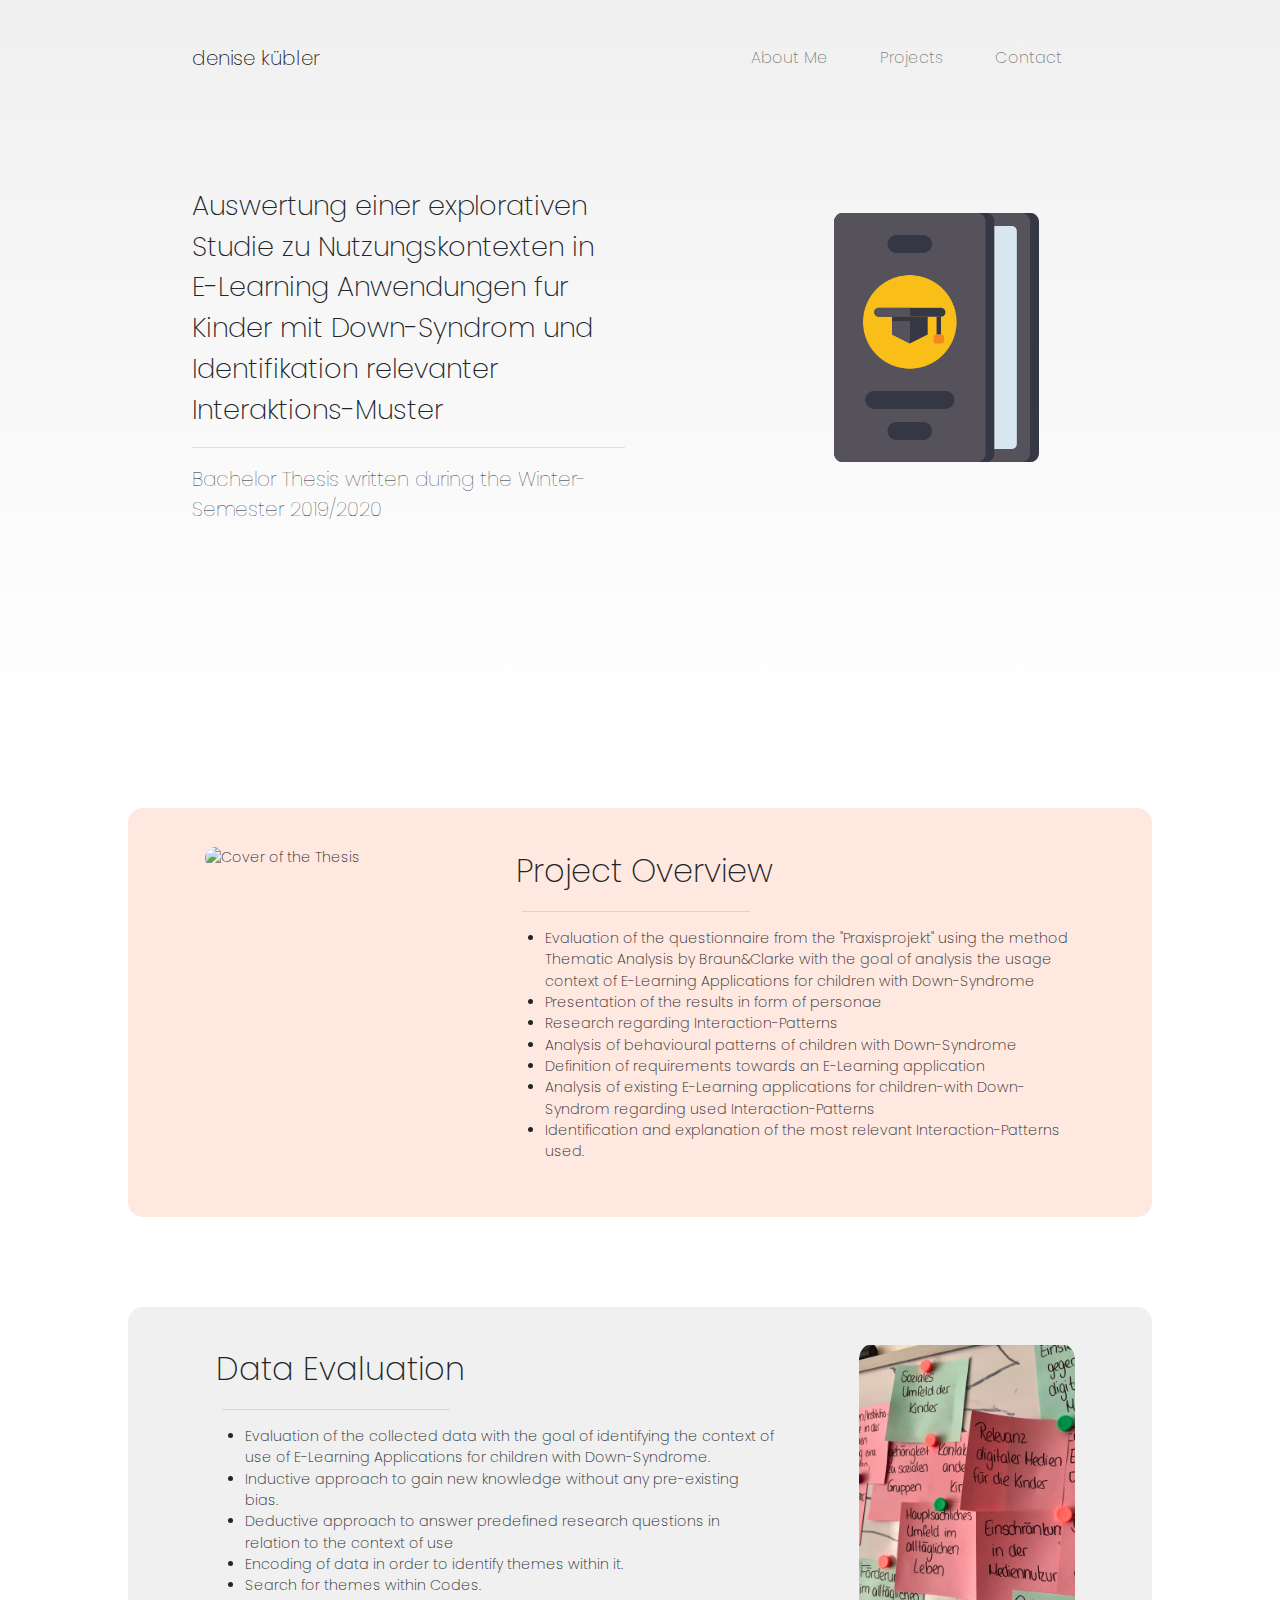
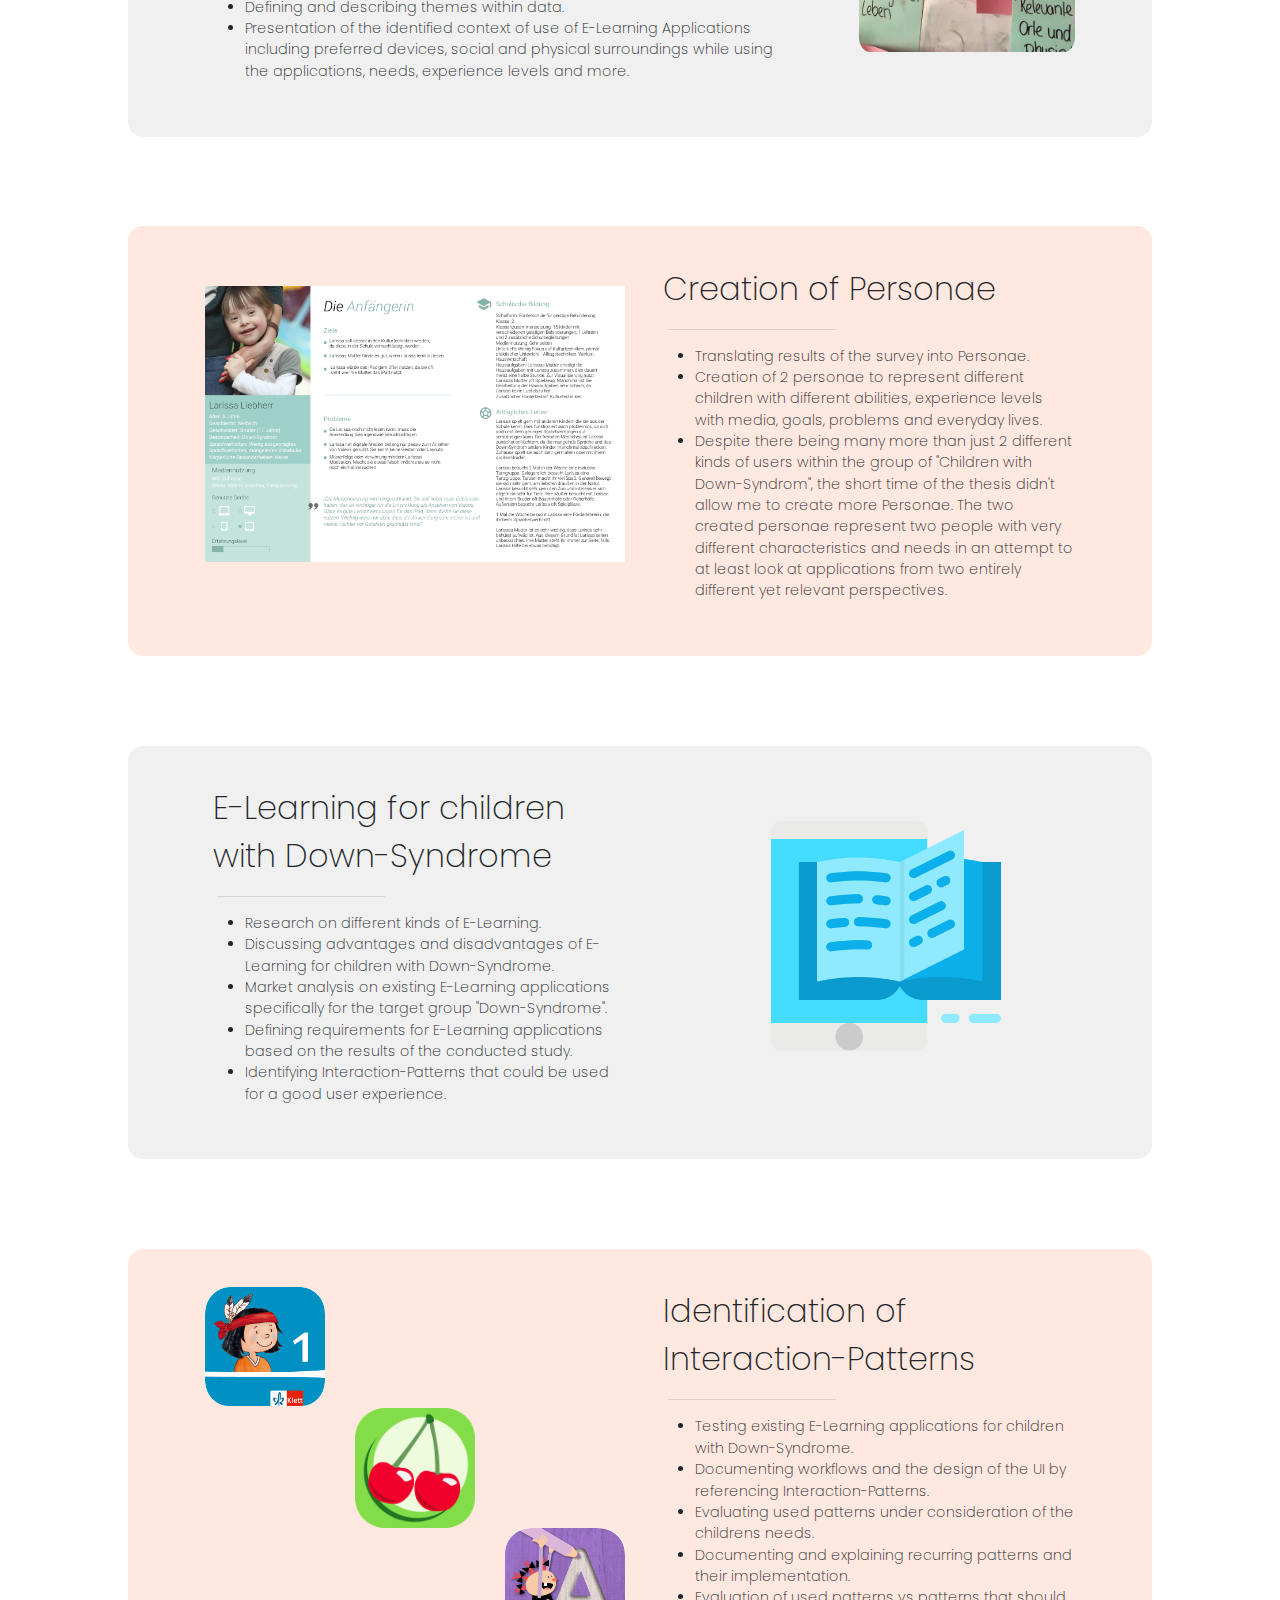
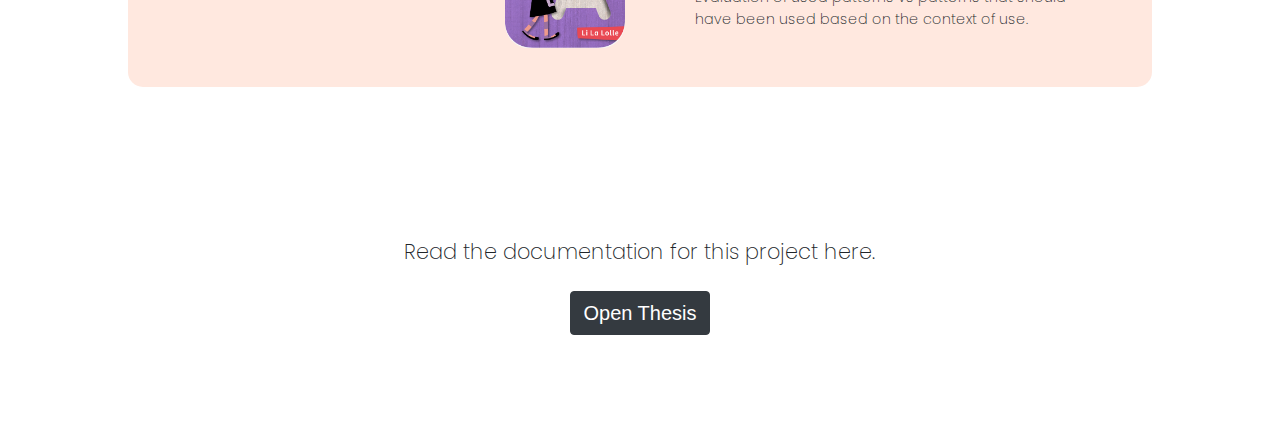
==== ba.html @ 1d79e760 "ba added" ====
<!DOCTYPE html>
<html lang="en" dir="ltr">
<head>
  <meta charset="utf-8">
  <link href="https://fonts.googleapis.com/css2?family=Amatic+SC:wght@400;700&family=Montserrat:ital,wght@0,100;0,200;0,300;0,400;0,500;0,600;0,700;0,800;0,900;1,100;1,200;1,300;1,400;1,500;1,600;1,700;1,800&family=Poppins:ital,wght@0,100;0,200;0,300;0,400;0,500;0,600;0,700;0,800;0,900;1,100;1,200;1,300;1,400;1,500;1,600;1,700;1,800;1,900&family=Quicksand:wght@300;400;500;600;700&display=swap" rel="stylesheet">
 <link rel="stylesheet" href="https://maxcdn.bootstrapcdn.com/bootstrap/4.0.0/css/bootstrap.min.css" integrity="sha384-Gn5384xqQ1aoWXA+058RXPxPg6fy4IWvTNh0E263XmFcJlSAwiGgFAW/dAiS6JXm" crossorigin="anonymous">
  <script src="https://code.jquery.com/jquery-3.2.1.slim.min.js" integrity="sha384-KJ3o2DKtIkvYIK3UENzmM7KCkRr/rE9/Qpg6aAZGJwFDMVNA/GpGFF93hXpG5KkN" crossorigin="anonymous"></script>
  <script src="https://cdnjs.cloudflare.com/ajax/libs/popper.js/1.12.9/umd/popper.min.js" integrity="sha384-ApNbgh9B+Y1QKtv3Rn7W3mgPxhU9K/ScQsAP7hUibX39j7fakFPskvXusvfa0b4Q" crossorigin="anonymous"></script>
  <script src="https://maxcdn.bootstrapcdn.com/bootstrap/4.0.0/js/bootstrap.min.js" integrity="sha384-JZR6Spejh4U02d8jOt6vLEHfe/JQGiRRSQQxSfFWpi1MquVdAyjUar5+76PVCmYl" crossorigin="anonymous"></script>
  <!--Always add css last otherwise bootstrap overwrites css-->
  <link rel="stylesheet" href="css/styles.css">
  <!--- Putting in fontawesome icon ressource-->
  <script src="https://kit.fontawesome.com/e7253c6a9e.js" crossorigin="anonymous"></script>
  <title>Denise Kübler</title>
</head>
  <body>
    <section id="title">
      <div class="container-fluid">


        <!-- Nav Bar -->

        <nav id="projectnavbar" class="navbar navbar-expand-lg navbar-light">
          <a class="navbar-brand" href="#">denise kübler</a>
          <button class="navbar-toggler" type="button" data-toggle="collapse" data-target="#navbarTogglerDemo02" aria-controls="navbarTogglerDemo02" aria-expanded="false" aria-label="Toggle navigation">
            <span class="navbar-toggler-icon"></span>
          </button>
          <div class="collapse navbar-collapse" id="navbarTogglerDemo02">
            <ul class="navbar-nav ml-auto">
              <li class="nav-item">
                <a class="nav-link" href="#">About Me</a>
              </li>
              <li class="nav-item">
                <a class="nav-link" href="#">Projects</a>
              </li>
              <li class="nav-item">
                <a class="nav-link" href="#">Contact</a>
              </li>
            </ul>
          </div>
        </nav>

  <div class="titleeis" >
        <div class="row">
          <div class="col-lg-6 pptext">
            <h1 class="baheadline">Auswertung einer explorativen Studie zu Nutzungskontexten in E-Learning Anwendungen fur Kinder mit Down-Syndrom und Identifikation relevanter Interaktions-Muster</h1>
            <hr class="hrfooduse">
            <!--buttons added with i tag (alternatively use span)before the text-->
          <p class="titletext">Bachelor Thesis written during the Winter-Semester 2019/2020</p>
          </div>
          <div class="col-lg-6">
            <img class="bapic" src="images/thesis.png" alt="thesis">
          </div>
        </div>
</div>
</div>
  </section>

  <section id="Eis-Overview">
    <div class="row">
      <div class="col-lg-4">
        <img class="projectphoto" src="images/ba.png" alt="Cover of the Thesis">
      </div>
      <div class="col-lg-8">
        <h3 class="h3right">Project Overview</h3>
        <hr class="hrright">
        <p>
        <ul>
          <li>Evaluation of the questionnaire from the "Praxisprojekt" using the method Thematic Analysis by Braun&Clarke with the goal of analysis the usage context of E-Learning Applications for children with Down-Syndrome</li>
          <li>Presentation of the results in form of personae</li>
          <li>Research regarding Interaction-Patterns</li>
          <li>Analysis of behavioural patterns of children with Down-Syndrome  </li>
          <li>Definition of requirements towards an E-Learning application</li>
          <li>Analysis of existing E-Learning applications for children-with Down-Syndrom regarding used Interaction-Patterns </li>
          <li>Identification and explanation of the most relevant Interaction-Patterns used.</li>
      </p>
      </div>

    </div>

  </section>

  <section id="Eis-First-Steps">
    <div class="row">
      <div class="col-lg-8">
        <h3 class="h3right">Data Evaluation</h3>
        <hr class="hrright">
        <p>
        <ul>
          <li>Evaluation of the collected data with the goal of identifying the context of use of E-Learning Applications for children with Down-Syndrome. </li>
          <li>Inductive approach to gain new knowledge without any pre-existing bias.</li>
          <li>Deductive approach to answer predefined research questions in relation to the context of use</li>
          <li>Encoding of data in order to identify themes within it.</li>
          <li>Search for themes within Codes.</li>
          <li>Defining and describing themes within data. </li>
          <li>Presentation of the identified context of use of E-Learning Applications including preferred devices, social and physical surroundings while using the applications, needs, experience levels and more.</li>
        </ul>
      </p>
      </div>
      <div class="col-lg-4 book">
        <img class="ta" src="images/ta.png" alt="Thematic Analysis">
      </div>

    </div>

  </section>

  <section id="Eis-Wireframing">
    <div class="row">
      <div class="col-lg-6 book">
        <img class="persona" src="images/Larissa.png" alt="Persona Larissa">
      </div>
      <div class="col-lg-6">
        <h3 class="h3right">Creation of Personae</h3>
        <hr class="hrright">
        <p>
        <ul>
          <li>Translating results of the survey into Personae.</li>
          <li>Creation of 2 personae to represent different children with different abilities, experience levels with media, goals, problems and everyday lives.</li>
          <li>Despite there being many more than just 2 different kinds of users within the group of "Children with Down-Syndrom", the short time of the thesis didn't allow me to create more Personae. The two created personae represent two people with very different characteristics and needs in an attempt to at least look at applications from two entirely different yet relevant perspectives.</li>
          </ul>
      </p>
      </div>


    </div>

  </section>

  <section id="PP-Interview">
    <div class="row">
      <div class="col-lg-6">
        <h3 class="h3right">E-Learning for children with Down-Syndrome</h3>
        <hr class="hrright">
        <p>
        <ul>
          <li>Research on different kinds of E-Learning.</li>
          <li>Discussing advantages and disadvantages of E-Learning for children with Down-Syndrome.</li>
          <li>Market analysis on existing E-Learning applications specifically for the target group "Down-Syndrome". </li>
          <li>Defining requirements for E-Learning applications based on the results of the conducted study. </li>
          <li>Identifying Interaction-Patterns that could be used for a good user experience.</li>
        </ul>
      </p>
      </div>

      <div class="col-lg-6 book">
        <img class="elearning" src="images/ebook.png" alt="E-Learning">
      </div>
</div>
  </section>

  <section id="Eis-Role">
    <div class="row">
      <div class="col-lg-2">
        <img class="app1" src="images/indianer.png" alt="App 1">
      </div>
      <div class="col-lg-2">
        <img class="app2" src="images/mathildr.png" alt="App 2">
      </div>
      <div class="col-lg-2">
        <img class="app3" src="images/fr.png" alt="App 3">
      </div>
      <div class="col-lg-6">
        <h3 class="h3right">Identification of Interaction-Patterns</h3>
        <hr class="hrright">
        <p>
        <ul>
          <li>Testing existing E-Learning applications for children with Down-Syndrome.</li>
          <li>Documenting workflows and the design of the UI by referencing Interaction-Patterns.</li>
          <li>Evaluating used patterns under consideration of the childrens needs.</li>
          <li>Documenting and explaining recurring patterns and their implementation.</li>
          <li>Evaluation of used patterns vs patterns that should have been used based on the context of use.</li>
        </ul>
      </p>
      </div>

</div>
  </section>

  <section id="Github">
    <h5>Read the documentation for this project here.</h5>
      <a role="button" class="pp btn btn-dark" href="https://docdro.id/PjyIuhj">Open Thesis</a>

  </section>
  </body>
</html>
---- css/styles.css ----
h1 {
  font-family: 'Poppins', sans-serif;
  font-size: 2.5rem;
  line-height: 1.5;
  font-weight: 200;
  text-align: left;
}
h2 {
  font-family: 'Poppins', sans-serif;
  font-size: 2rem;
  line-height: 1.5;
  font-weight: 200;
  text-align: left;
}

.titletext {
  font-family: 'Poppins', sans-serif;
  font-size: 1.25rem;
  line-height: 1.5;
  font-weight: 100;
  text-align: left;
}

.textpart {
  padding: 5% 0 5% 3%;
}

#title {
  /*text-align: center;*/
  background-image: linear-gradient(#f0f0f0, white);
}

.container-fluid {
  padding: 3% 15% 7%;
}

.titlesection{
  padding-top: 10%;
}

.icon {
  width: 80%;
  margin-left: 14%;
  border-radius: 10%;
  z-index: 1;
  position: relative;
}

.color {
  width: 80%;
  margin-left: 10%;
  border-radius: 10%;
  z-index: 0;
  position: absolute;
  left: 10%;
  bottom: 0;

}
.navbar-brand {
  font-family: 'Poppins', sans-serif;
  font-weight: 200;
  font-size: 1.25rem;
}

.nav-item {
  font-size: 1rem;
  font-family: 'Poppins', sans-serif;
  font-weight: 200;
  padding: 0 18px;
  color: black;
}

.backcolor {
  background-color: #ff4c68;
  border-radius: 15%;
}

.navbar {
  padding: 0 0 4.5rem 0;
}

#skills {
  background-color: #ffe8df;
  border-radius: 15px;
  padding: 3% 3%;
  margin: 7% 10% 5% 10%;
  text-align: center;
  font-family: 'Poppins', sans-serif;
  font-weight: 200;
  font-size: 0.89rem;

}

h4 {
  font-family: 'Poppins', sans-serif;
  font-size: 1.25rem;
  font-weight: 300;
}

.fas:hover {
  color: #575656;
}

.fas {
font-size: 3rem;
padding: 5%;
color: darkgrey;
}

.iconimg {
  width: 20%;
  padding: 7% 0 5% 0;
}

.iconimg:hover {
  width: 22%;
}

h3 {
  font-family: 'Poppins', sans-serif;
  font-size: 2rem;
  line-height: 1.5;
  font-weight: 200;
  text-align: center;
}

.skillhr {
  width: 7%;
  text-align: center;
}

.xing {
  text-align: left;
  margin: 5% 3% 5% 0;
}

.project{
  background-color: #f0f0f0;
  border-radius: 15px;
  padding: 3% 3%;
  margin: 7% 10% 10% 10%;
  text-align: left;
  font-family: 'Poppins', sans-serif;
  font-weight: 200;
  font-size: 0.89rem;

}
.projectphoto {
  width: 80%;
  border-radius: 15px;
}

.projectrow {
  margin-top: 5%;
}

.carousel-control-next,
.carousel-control-prev {
    filter: invert(100%);
}

.details {
  line-height: 2;
}

.more {
  margin-left: 5.5%;
}
.pp {
  font-size: 1.7rem;
}
.titleeis {
  padding: 10% 0;
  text-align: right;
}

.project-heading {
  text-align: left;
  margin-left: 9%;

}

.eistitletext {
  font-family: 'Poppins', sans-serif;
  font-size: 1.25rem;
  line-height: 1.5;
  font-weight: 100;
  text-align: left;
  margin-left: 9%;
}

#projectnavbar {
  margin-bottom: 0;
  padding-bottom: 2%;
}
.eispic {
  width: 60%;
  padding-bottom: 2%;
}

.foodusetext {
  margin-left: 0;
}

#Eis-Overview {
  background-color: #ffe8df;
  border-radius: 15px;
  padding: 3% 6%;
  margin: 7% 10% 5% 10%;
  text-align: left;
  font-family: 'Poppins', sans-serif;
  font-weight: 200;
  font-size: 0.89rem;
}

.h3right {
  text-align: left;
  margin-left: 2%;
}

.hrright {
  margin-right: 57%;
  width: 40%;
  text-align: left;
}

#Eis-First-Steps {
  background-color: #f0f0f0;
  border-radius: 15px;
  padding: 3% 6%;
  margin: 7% 10% 5% 10%;
  text-align: left;
  font-family: 'Poppins', sans-serif;
  font-weight: 200;
  font-size: 0.89rem;
}

.researchpic {
  margin-top: 5%;
  width: 80%;
}

#Eis-Wireframing {
  background-color: #ffe8df;
  border-radius: 15px;
  padding: 3% 6%;
  margin: 7% 10% 5% 10%;
  text-align: left;
  font-family: 'Poppins', sans-serif;
  font-weight: 200;
  font-size: 0.89rem;
}

.wireframe {
  margin: auto 0;
  width: 70%;
}

#Eis-Interfaces {
  background-color: #f0f0f0;
  border-radius: 15px;
  padding: 3% 6% 0 6%;
  margin: 7% 10% 5% 10%;
  text-align: left;
  font-family: 'Poppins', sans-serif;
  font-weight: 200;
  font-size: 0.89rem;
  position: relative;
}

#Github {
  padding: 7% 15%;
  text-align: center;
}

.github {
  margin-top: 3%;
}

h5 {
  font-family: 'Poppins', sans-serif;
  font-size: 1.3rem;
  font-weight: 200;
}

#Eis-Role {
  background-color: #ffe8df;
  border-radius: 15px;
  padding: 3% 6%;
  margin: 7% 10% 5% 10%;
  text-align: left;
  font-family: 'Poppins', sans-serif;
  font-weight: 200;
  font-size: 0.89rem;
  position: relative;
  z-index: 1;
}

.role {
  width: 60%;
  margin: 10% 3% 10% 10%;
}
.handy {
  width: 70%;
  transform: rotate(15deg);
  margin-left: 20%;


}

.phonepic {
  position: relative;
}

.wireframepic {
  width: 90%;
}

.pppic {
  width: 70%;
  padding: 2%;
}

.ppheadline {
  font-size: 2rem;
}

.books {
  width: 70%;
  margin-top: 20%;
  margin-left: 10%;
}
.conducting {
  margin-bottom: 5%;
  margin-left: 15%;
  width: 60%;
}

.interview {
  width: 60%;
  margin: 15% 0 0 30%;
}

.questionnaire {
  width: 60%;
  margin-right: 7%;
  margin-bottom: 7%;
  margin-left: 15%;
}

#PP-Interview {
  background-color: #f0f0f0;
  border-radius: 15px;
  padding: 3% 6% 3% 6%;
  margin: 7% 10% 5% 10%;
  text-align: left;
  font-family: 'Poppins', sans-serif;
  font-weight: 200;
  font-size: 0.89rem;
  position: relative;
}
.pp {
  margin-top: 2%;
  font-size: 1.25rem;
}

.bapic {
    width: 70%;
    padding: 2%;
}
.baheadline{
    font-size: 1.7rem;
}

.ta {
  width: 80%;
  border-radius: 5%;
  margin-left: 20%;
}

.persona {
  width: 100%;
  margin-top: 5%;
}

.app1  {
  width: 100%;
  border-radius: 20%;
}

.app2  {
  width: 100%;
  border-radius: 20%;
  margin-top: 100%;
}
.app3  {
  width: 100%;
  border-radius: 20%;
  margin-top: 200%;
}

.elearning {
  width: 70%;
  border-radius: 5%;
  margin-left: 20%;
}
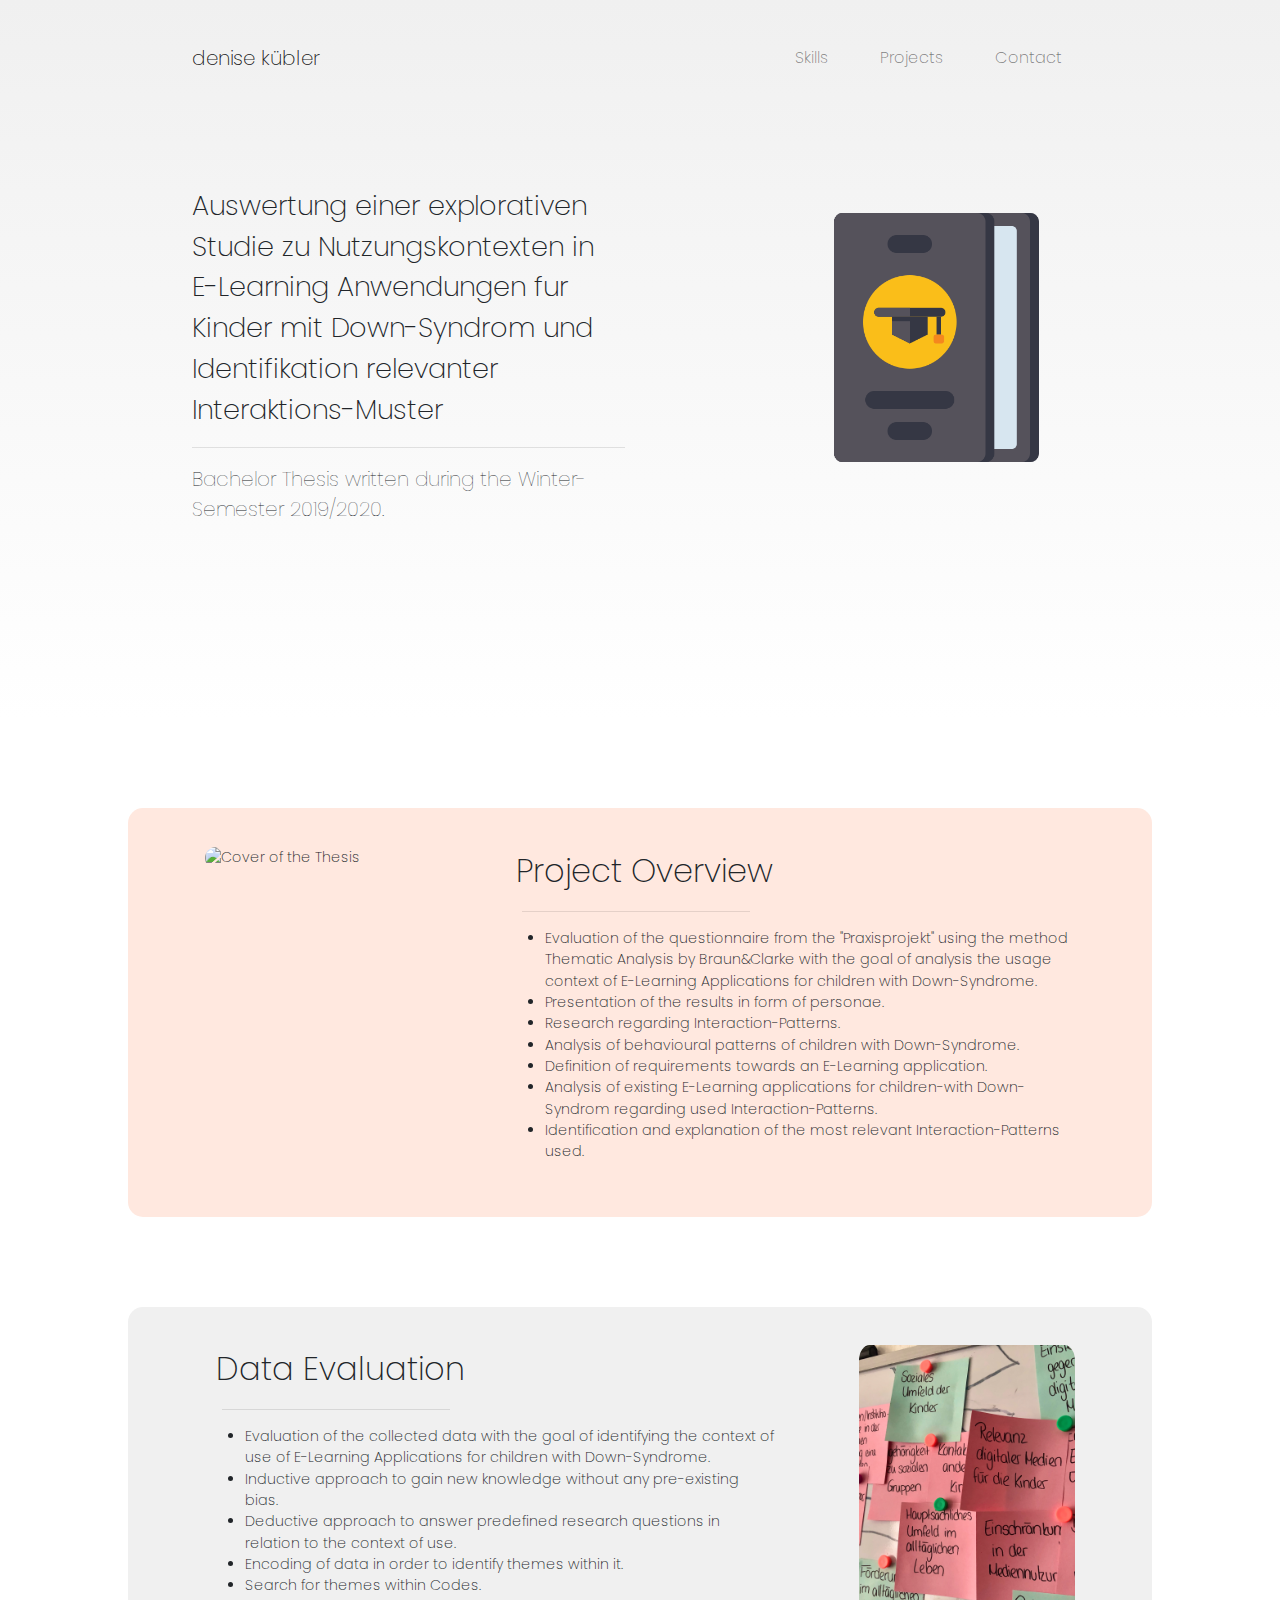
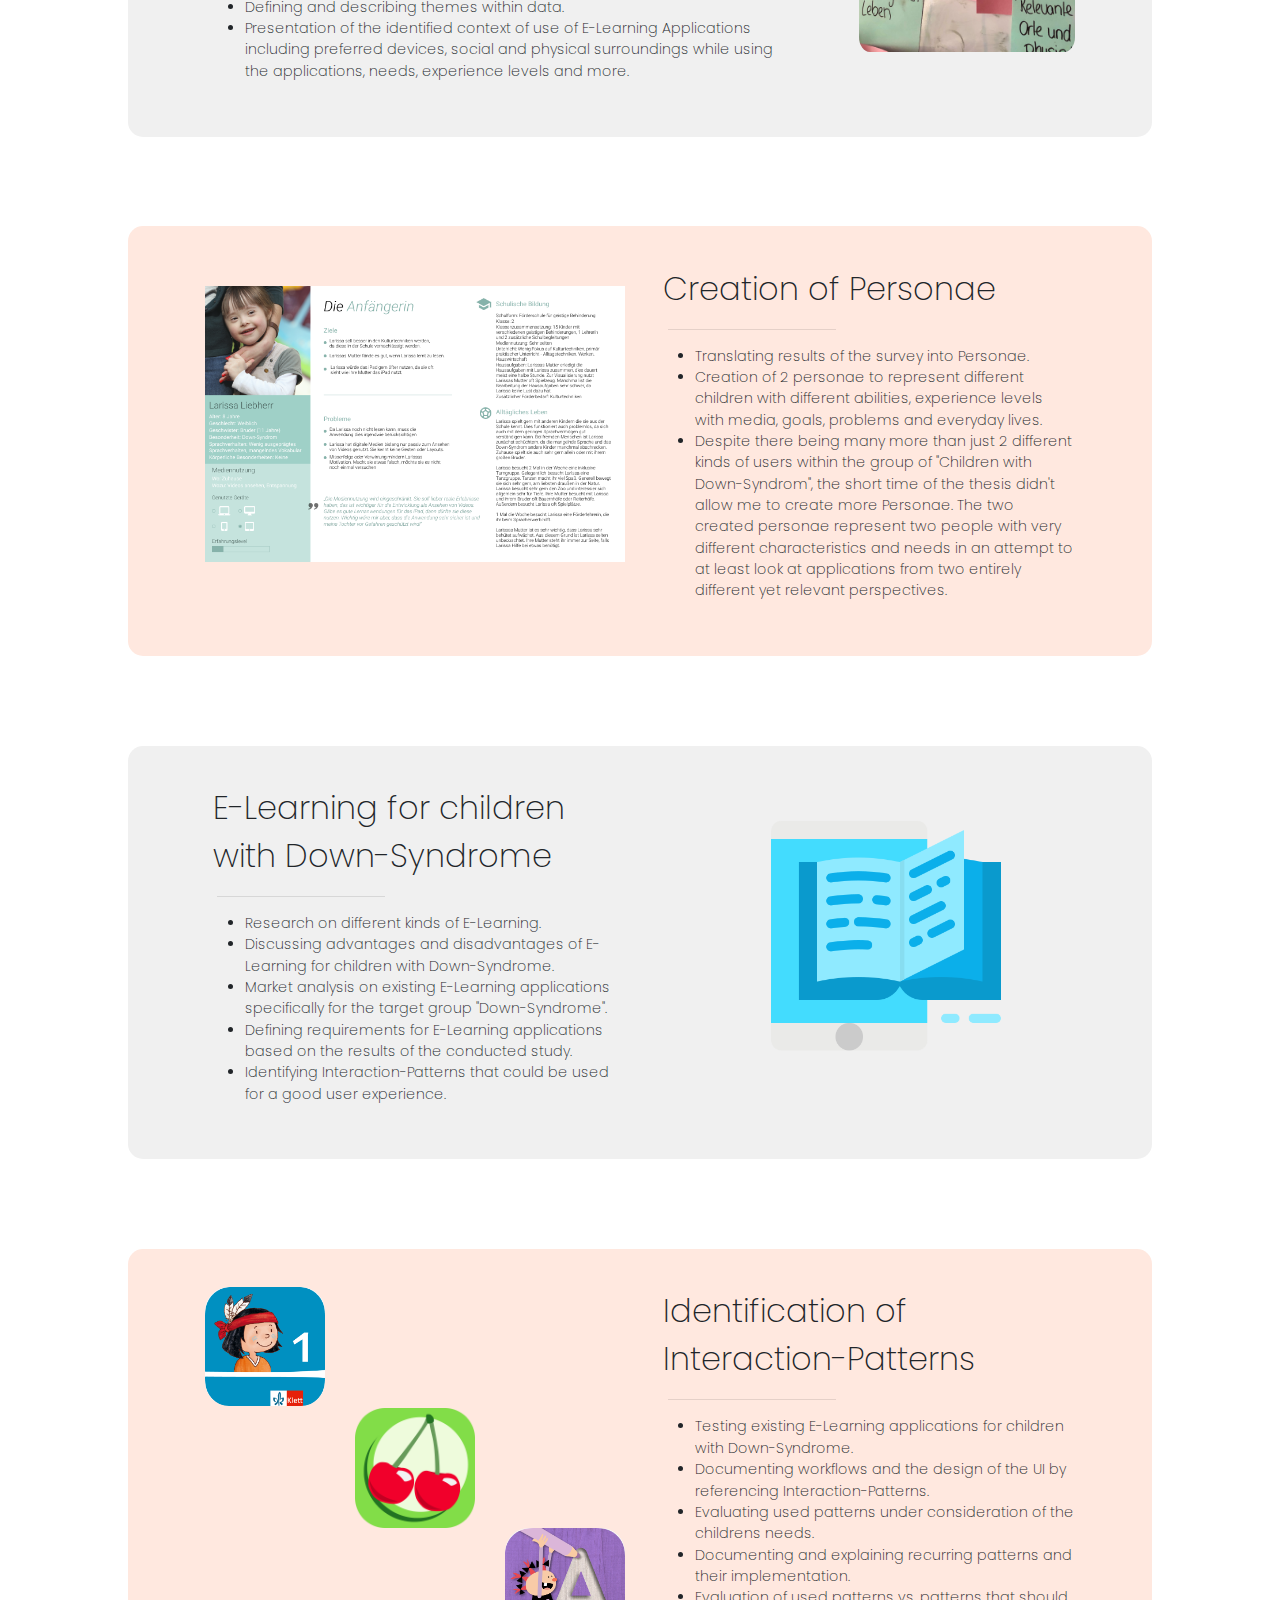
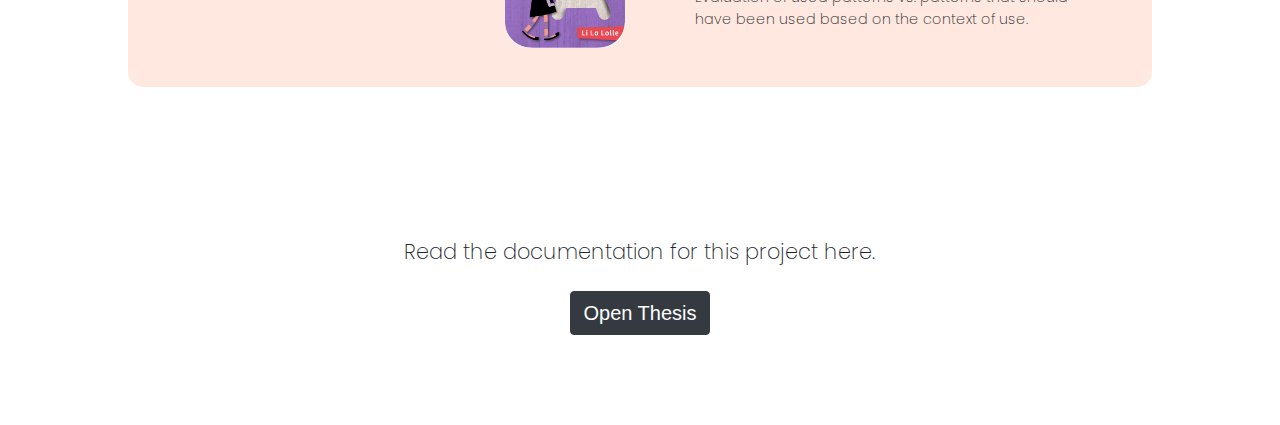
==== commit cfcaa0f1: "update navigation and responsive" ====
--- a/ba.html
+++ b/ba.html
@@ -21,20 +21,20 @@
         <!-- Nav Bar -->
 
         <nav id="projectnavbar" class="navbar navbar-expand-lg navbar-light">
-          <a class="navbar-brand" href="#">denise kübler</a>
+          <a class="navbar-brand" href="index.html">denise kübler</a>
           <button class="navbar-toggler" type="button" data-toggle="collapse" data-target="#navbarTogglerDemo02" aria-controls="navbarTogglerDemo02" aria-expanded="false" aria-label="Toggle navigation">
             <span class="navbar-toggler-icon"></span>
           </button>
           <div class="collapse navbar-collapse" id="navbarTogglerDemo02">
             <ul class="navbar-nav ml-auto">
               <li class="nav-item">
-                <a class="nav-link" href="#">About Me</a>
+                <a class="nav-link" href="index.html#skills">Skills</a>
               </li>
               <li class="nav-item">
-                <a class="nav-link" href="#">Projects</a>
+                <a class="nav-link" href="index.html#projectpreview">Projects</a>
               </li>
               <li class="nav-item">
-                <a class="nav-link" href="#">Contact</a>
+                <a class="nav-link" href="index.html#contact">Contact</a>
               </li>
             </ul>
           </div>
@@ -42,13 +42,13 @@
 
   <div class="titleeis" >
         <div class="row">
-          <div class="col-lg-6 pptext">
+          <div class="col-lg-6  pptext">
             <h1 class="baheadline">Auswertung einer explorativen Studie zu Nutzungskontexten in E-Learning Anwendungen fur Kinder mit Down-Syndrom und Identifikation relevanter Interaktions-Muster</h1>
             <hr class="hrfooduse">
             <!--buttons added with i tag (alternatively use span)before the text-->
-          <p class="titletext">Bachelor Thesis written during the Winter-Semester 2019/2020</p>
+          <p class="titletext">Bachelor Thesis written during the Winter-Semester 2019/2020.</p>
           </div>
-          <div class="col-lg-6">
+          <div class="col-lg-6 ">
             <img class="bapic" src="images/thesis.png" alt="thesis">
           </div>
         </div>
@@ -58,20 +58,20 @@
 
   <section id="Eis-Overview">
     <div class="row">
-      <div class="col-lg-4">
+      <div class="col-lg-4 ">
         <img class="projectphoto" src="images/ba.png" alt="Cover of the Thesis">
       </div>
-      <div class="col-lg-8">
+      <div class="col-lg-8 ">
         <h3 class="h3right">Project Overview</h3>
         <hr class="hrright">
         <p>
         <ul>
-          <li>Evaluation of the questionnaire from the "Praxisprojekt" using the method Thematic Analysis by Braun&Clarke with the goal of analysis the usage context of E-Learning Applications for children with Down-Syndrome</li>
-          <li>Presentation of the results in form of personae</li>
-          <li>Research regarding Interaction-Patterns</li>
-          <li>Analysis of behavioural patterns of children with Down-Syndrome  </li>
-          <li>Definition of requirements towards an E-Learning application</li>
-          <li>Analysis of existing E-Learning applications for children-with Down-Syndrom regarding used Interaction-Patterns </li>
+          <li>Evaluation of the questionnaire from the "Praxisprojekt" using the method Thematic Analysis by Braun&Clarke with the goal of analysis the usage context of E-Learning Applications for children with Down-Syndrome.</li>
+          <li>Presentation of the results in form of personae.</li>
+          <li>Research regarding Interaction-Patterns.</li>
+          <li>Analysis of behavioural patterns of children with Down-Syndrome.</li>
+          <li>Definition of requirements towards an E-Learning application.</li>
+          <li>Analysis of existing E-Learning applications for children-with Down-Syndrom regarding used Interaction-Patterns.</li>
           <li>Identification and explanation of the most relevant Interaction-Patterns used.</li>
       </p>
       </div>
@@ -82,14 +82,14 @@
 
   <section id="Eis-First-Steps">
     <div class="row">
-      <div class="col-lg-8">
+      <div class="col-lg-8 ">
         <h3 class="h3right">Data Evaluation</h3>
         <hr class="hrright">
         <p>
         <ul>
           <li>Evaluation of the collected data with the goal of identifying the context of use of E-Learning Applications for children with Down-Syndrome. </li>
           <li>Inductive approach to gain new knowledge without any pre-existing bias.</li>
-          <li>Deductive approach to answer predefined research questions in relation to the context of use</li>
+          <li>Deductive approach to answer predefined research questions in relation to the context of use.</li>
           <li>Encoding of data in order to identify themes within it.</li>
           <li>Search for themes within Codes.</li>
           <li>Defining and describing themes within data. </li>
@@ -110,7 +110,7 @@
       <div class="col-lg-6 book">
         <img class="persona" src="images/Larissa.png" alt="Persona Larissa">
       </div>
-      <div class="col-lg-6">
+      <div class="col-lg-6 ">
         <h3 class="h3right">Creation of Personae</h3>
         <hr class="hrright">
         <p>
@@ -129,7 +129,7 @@
 
   <section id="PP-Interview">
     <div class="row">
-      <div class="col-lg-6">
+      <div class="col-lg-6 ">
         <h3 class="h3right">E-Learning for children with Down-Syndrome</h3>
         <hr class="hrright">
         <p>
@@ -143,7 +143,7 @@
       </p>
       </div>
 
-      <div class="col-lg-6 book">
+      <div class="col-lg-6  book">
         <img class="elearning" src="images/ebook.png" alt="E-Learning">
       </div>
 </div>
@@ -151,13 +151,13 @@
 
   <section id="Eis-Role">
     <div class="row">
-      <div class="col-lg-2">
+      <div class="col-lg-2 col-md-4 col-sm-4">
         <img class="app1" src="images/indianer.png" alt="App 1">
       </div>
-      <div class="col-lg-2">
+      <div class="col-lg-2 col-md-4 col-sm-4">
         <img class="app2" src="images/mathildr.png" alt="App 2">
       </div>
-      <div class="col-lg-2">
+      <div class="col-lg-2 col-md-4 col-sm-4">
         <img class="app3" src="images/fr.png" alt="App 3">
       </div>
       <div class="col-lg-6">
@@ -169,7 +169,7 @@
           <li>Documenting workflows and the design of the UI by referencing Interaction-Patterns.</li>
           <li>Evaluating used patterns under consideration of the childrens needs.</li>
           <li>Documenting and explaining recurring patterns and their implementation.</li>
-          <li>Evaluation of used patterns vs patterns that should have been used based on the context of use.</li>
+          <li>Evaluation of used patterns vs. patterns that should have been used based on the context of use.</li>
         </ul>
       </p>
       </div>
--- a/css/styles.css
+++ b/css/styles.css
@@ -404,3 +404,124 @@
   border-radius: 5%;
   margin-left: 20%;
 }
+
+#contact {
+  text-align: center;
+}
+.contactbutton {
+  margin: 2% 1%;
+
+}
+
+
+@media (max-width: 1028px) {
+
+
+  .profileicon {
+    margin-top: 3%;
+    width: 90%;
+  }
+
+.textpart {
+  text-align: center;
+}
+
+h1 , h2 {
+  text-align: center;
+}
+
+.titletext {
+  text-align: center;
+}
+
+.projectphoto {
+  margin: 5% 0 0 10%;
+}
+
+.more {
+  text-align: center;
+  margin: 2% 0 2% 30%;
+}
+ h3 {
+   font-size: 1.5rem;
+   text-align: center;
+ }
+
+ .eispic {
+   width: 60%;
+   margin-right: 15%;
+ }
+.projectphoto {
+  width: 80%;
+  margin-bottom: 5%;
+}
+.researchpic {
+  width: 60%;
+  margin-top: 5%;
+  margin-left: 15%;
+}
+.wireframepic {
+  margin: 3% 0 7% 15%;
+  width: 120%;
+}
+
+.handy {
+  margin-right: 25%;
+  width: 60%;
+}
+
+.role {
+  width: 55%;
+  margin: 0 0 5% 22%;
+}
+.pppic {
+  width: 60%;
+  margin-right: 15%;
+}
+.books {
+  width: 45%;
+  margin-left: 25%;
+  margin-bottom: 3%;
+
+}
+.questionnaire {
+  width: 55%;
+  margin-left: 25%;
+}
+
+.interview {
+  width: 55%;
+  margin-right: 60%;
+}
+
+.conducting {
+  margin-left: 20%;
+}
+.app1 {
+  margin-bottom: 10%;
+}
+.app2 {
+  margin: 0 0 10% 0;
+}
+
+.app3 {
+  margin: 0 0 10% 0;
+}
+
+.bapic {
+  margin-right: 12%;
+}
+
+.ta {
+  margin-right: 15%;
+  margin-top: 4%;
+  width: 60%;
+}
+
+.persona {
+  margin-bottom: 5%;
+}
+.elearning {
+  width: 60%;
+}
+}
